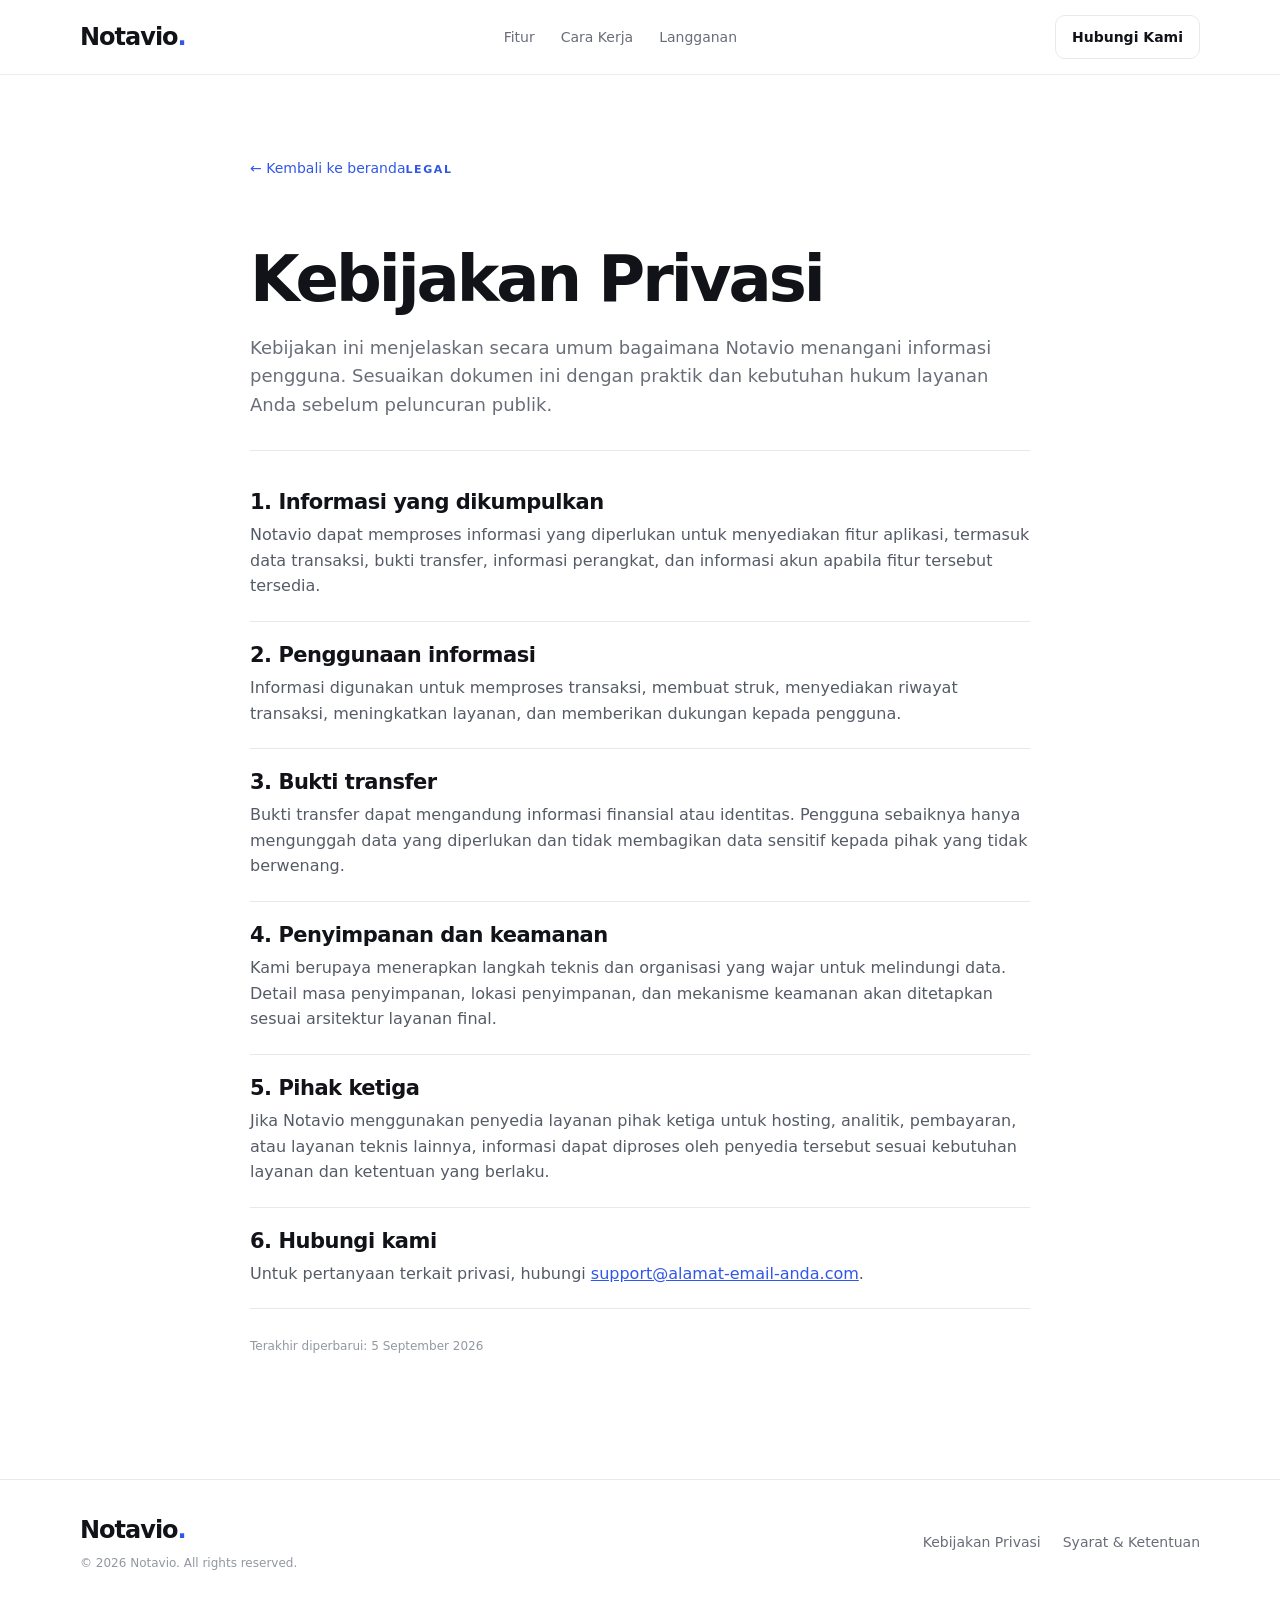
==== privacy.html @ e6f87d02 "Add files via upload" ====
<!DOCTYPE html>
<html lang="id">
<head>
  <meta charset="UTF-8"><meta name="viewport" content="width=device-width, initial-scale=1.0">
  <meta name="description" content="Kebijakan Privasi Notavio">
  <title>Kebijakan Privasi — Notavio</title><link rel="stylesheet" href="styles.css">
</head>
<body>
<header class="nav-wrap"><nav class="container nav"><a class="brand" href="index.html">Notavio<span>.</span></a><div class="nav-links"><a href="index.html#fitur">Fitur</a><a href="index.html#cara-kerja">Cara Kerja</a><a href="index.html#langganan">Langganan</a></div><a class="nav-cta" href="mailto:support@alamat-email-anda.com">Hubungi Kami</a></nav></header>
<main class="legal"><div class="container legal-inner"><a class="back" href="index.html">← Kembali ke beranda</a><span class="section-label">LEGAL</span><h1>Kebijakan Privasi</h1><p class="lead">Kebijakan ini menjelaskan secara umum bagaimana Notavio menangani informasi pengguna. Sesuaikan dokumen ini dengan praktik dan kebutuhan hukum layanan Anda sebelum peluncuran publik.</p>
<section><h2>1. Informasi yang dikumpulkan</h2><p>Notavio dapat memproses informasi yang diperlukan untuk menyediakan fitur aplikasi, termasuk data transaksi, bukti transfer, informasi perangkat, dan informasi akun apabila fitur tersebut tersedia.</p></section>
<section><h2>2. Penggunaan informasi</h2><p>Informasi digunakan untuk memproses transaksi, membuat struk, menyediakan riwayat transaksi, meningkatkan layanan, dan memberikan dukungan kepada pengguna.</p></section>
<section><h2>3. Bukti transfer</h2><p>Bukti transfer dapat mengandung informasi finansial atau identitas. Pengguna sebaiknya hanya mengunggah data yang diperlukan dan tidak membagikan data sensitif kepada pihak yang tidak berwenang.</p></section>
<section><h2>4. Penyimpanan dan keamanan</h2><p>Kami berupaya menerapkan langkah teknis dan organisasi yang wajar untuk melindungi data. Detail masa penyimpanan, lokasi penyimpanan, dan mekanisme keamanan akan ditetapkan sesuai arsitektur layanan final.</p></section>
<section><h2>5. Pihak ketiga</h2><p>Jika Notavio menggunakan penyedia layanan pihak ketiga untuk hosting, analitik, pembayaran, atau layanan teknis lainnya, informasi dapat diproses oleh penyedia tersebut sesuai kebutuhan layanan dan ketentuan yang berlaku.</p></section>
<section><h2>6. Hubungi kami</h2><p>Untuk pertanyaan terkait privasi, hubungi <a href="mailto:support@alamat-email-anda.com">support@alamat-email-anda.com</a>.</p></section>
<p class="updated">Terakhir diperbarui: 5 September 2026</p></div></main>
<footer><div class="container footer"><div><a class="brand" href="index.html">Notavio<span>.</span></a><p>© 2026 Notavio. All rights reserved.</p></div><div class="footer-links"><a href="privacy.html">Kebijakan Privasi</a><a href="terms.html">Syarat &amp; Ketentuan</a></div></div></footer>
</body></html>
---- styles.css ----
:root{--ink:#111318;--muted:#686d78;--line:#e7e8ec;--paper:#f7f7f5;--accent:#3157e8;--accent-dark:#2545c4;--green:#1b9a63}*{box-sizing:border-box}html{scroll-behavior:smooth}body{margin:0;font-family:Inter,ui-sans-serif,system-ui,-apple-system,BlinkMacSystemFont,"Segoe UI",sans-serif;color:var(--ink);background:#fff;line-height:1.6}.container{width:min(1120px,calc(100% - 40px));margin:auto}.nav-wrap{position:sticky;top:0;z-index:20;background:rgba(255,255,255,.88);backdrop-filter:blur(16px);border-bottom:1px solid rgba(231,232,236,.8)}.nav{height:74px;display:flex;align-items:center;justify-content:space-between;gap:28px}.brand{font-size:24px;font-weight:800;letter-spacing:-1px;text-decoration:none;color:var(--ink)}.brand span{color:var(--accent)}.nav-links{display:flex;gap:26px}.nav-links a,.footer-links a{color:var(--muted);text-decoration:none;font-size:14px}.nav-links a:hover,.footer-links a:hover{color:var(--ink)}.nav-cta{padding:10px 16px;border:1px solid var(--line);border-radius:10px;color:var(--ink);text-decoration:none;font-size:14px;font-weight:650}.hero{background:linear-gradient(180deg,#f7f8ff 0%,#fff 90%);padding:86px 0 100px;overflow:hidden}.hero-grid{display:grid;grid-template-columns:1.03fr .97fr;align-items:center;gap:70px}.eyebrow{display:inline-flex;align-items:center;gap:8px;padding:7px 11px;border:1px solid #dfe4f6;background:#fff;border-radius:999px;font-size:13px;font-weight:650;color:#4e5667}.status-dot{width:7px;height:7px;border-radius:50%;background:var(--green);box-shadow:0 0 0 4px #e2f5ec}.hero h1{font-size:clamp(48px,6vw,76px);line-height:1.02;letter-spacing:-4px;margin:22px 0 22px;max-width:680px}.hero h1 em{font-style:normal;color:var(--accent)}.hero-copy{font-size:19px;color:var(--muted);max-width:610px}.hero-actions{display:flex;gap:12px;margin:30px 0 15px}.button{display:inline-flex;align-items:center;justify-content:center;padding:13px 19px;border-radius:11px;text-decoration:none;font-weight:700;font-size:14px;transition:.2s ease}.button.primary{background:var(--accent);color:#fff}.button.primary:hover{background:var(--accent-dark);transform:translateY(-1px)}.button.secondary{border:1px solid var(--line);color:var(--ink);background:#fff}.button.light{background:#fff;color:var(--ink)}.microcopy{font-size:12px;color:#9297a1}.receipt-stage{min-height:500px;position:relative;display:grid;place-items:center}.phone{width:300px;padding:15px;border:8px solid #15171c;border-radius:34px;background:#f1f2f5;box-shadow:0 35px 70px rgba(20,27,50,.18);transform:rotate(3deg)}.phone-top{display:flex;justify-content:space-between;align-items:center;font-size:11px;padding:5px 5px 13px}.phone-top b{font-size:13px}.scan-card{padding:19px;background:#fff;border-radius:18px;margin-bottom:12px;display:grid;gap:3px}.scan-icon{font-size:27px;color:var(--accent)}.scan-card strong{font-size:14px}.scan-card small{font-size:11px;color:var(--muted)}.receipt{background:#fff;padding:22px 18px;text-align:center;box-shadow:0 10px 25px rgba(0,0,0,.05)}.receipt-title{font-size:17px;font-weight:900;letter-spacing:2px}.receipt small{font-size:9px;color:#888}.receipt hr{border:0;border-top:1px dashed #ccc;margin:13px 0}.receipt-row{display:flex;justify-content:space-between;font-size:10px;margin:7px 0}.receipt-row span{color:#777}.success{color:var(--green)}.barcode{height:38px;background:repeating-linear-gradient(90deg,#111 0 2px,#fff 2px 4px,#111 4px 5px,#fff 5px 8px);margin-top:13px}.float-tag{position:absolute;background:#fff;border:1px solid var(--line);box-shadow:0 12px 30px rgba(20,27,50,.1);padding:10px 13px;border-radius:12px;font-size:12px;font-weight:700}.tag-one{top:85px;right:15px}.tag-two{bottom:92px;left:15px}.feature-section{padding:110px 0}.section-heading{max-width:650px;margin-bottom:46px}.section-label{font-size:11px;letter-spacing:1.6px;font-weight:800;color:var(--accent)}h2{font-size:clamp(32px,4vw,50px);line-height:1.1;letter-spacing:-2px;margin:12px 0}.section-heading p,.muted{color:var(--muted)}.feature-grid{display:grid;grid-template-columns:repeat(3,1fr);gap:14px}.feature-card{padding:27px;border:1px solid var(--line);border-radius:18px;background:#fff;min-height:210px}.feature-card:nth-child(4){grid-column:1}.icon{width:40px;height:40px;border-radius:12px;background:#eef1ff;color:var(--accent);display:grid;place-items:center;font-weight:800;margin-bottom:25px}.feature-card h3{margin:0 0 7px;font-size:18px}.feature-card p{margin:0;color:var(--muted);font-size:14px}.workflow{background:var(--paper);padding:110px 0}.workflow-grid{display:grid;grid-template-columns:1fr 1fr;gap:100px;align-items:start}.steps{border-top:1px solid #ddd}.step{display:grid;grid-template-columns:55px 1fr;gap:20px;padding:23px 0;border-bottom:1px solid #ddd}.step>span{font-size:12px;font-weight:800;color:var(--accent)}.step h3{margin:0 0 2px;font-size:17px}.step p{margin:0;color:var(--muted);font-size:14px}.pricing{padding:80px 0}.pricing-card{border:1px solid var(--line);border-radius:22px;padding:42px;display:flex;align-items:center;justify-content:space-between;gap:35px;background:linear-gradient(120deg,#f7f8ff,#fff)}.pricing-card h2{font-size:34px}.pricing-card p{color:var(--muted);max-width:620px}.cta{background:var(--ink);color:#fff;padding:100px 0}.cta-inner{max-width:800px;text-align:center}.cta h2{font-size:clamp(40px,6vw,64px)}.cta p{color:#b5b8c0;max-width:620px;margin:0 auto 28px}.cta .section-label{color:#9caeff}footer{border-top:1px solid var(--line);background:#fff}.footer{min-height:125px;display:flex;align-items:center;justify-content:space-between;gap:30px}.footer p{font-size:12px;color:#9297a1;margin:4px 0 0}.footer-links{display:flex;gap:22px}.legal{padding:80px 0 110px}.legal-inner{max-width:780px}.back{display:inline-block;text-decoration:none;color:var(--muted);font-size:14px;margin-bottom:55px}.legal h1{font-size:clamp(44px,6vw,64px);letter-spacing:-3px;line-height:1.05;margin:12px 0 20px}.legal .lead{font-size:18px;color:var(--muted);padding-bottom:30px;border-bottom:1px solid var(--line)}.legal section{padding:22px 0;border-bottom:1px solid var(--line)}.legal h2{font-size:21px;letter-spacing:-.5px;margin:0 0 8px}.legal section p{color:#555b66;margin:0}.legal a{color:var(--accent)}.updated{color:#9297a1;font-size:12px;margin-top:28px}@media(max-width:850px){.nav-links{display:none}.hero{padding-top:60px}.hero-grid,.workflow-grid{grid-template-columns:1fr;gap:45px}.receipt-stage{min-height:450px}.feature-grid{grid-template-columns:1fr 1fr}.feature-card:nth-child(4){grid-column:auto}.pricing-card{display:block}.pricing-card .button{margin-top:10px}.footer{padding:25px 0;align-items:flex-start;flex-direction:column}.footer-links{flex-wrap:wrap}}@media(max-width:560px){.container{width:min(100% - 28px,1120px)}.nav{height:65px}.nav-cta{display:none}.hero h1{letter-spacing:-2.5px;font-size:49px}.hero-copy{font-size:17px}.hero-actions{flex-direction:column}.button{width:100%}.feature-grid{grid-template-columns:1fr}.feature-section,.workflow{padding:75px 0}.receipt-stage{min-height:410px}.phone{width:270px}.tag-one{right:-2px}.tag-two{left:-2px}.pricing{padding:55px 0}.pricing-card{padding:28px}.legal{padding:55px 0 80px}.back{margin-bottom:35px}}
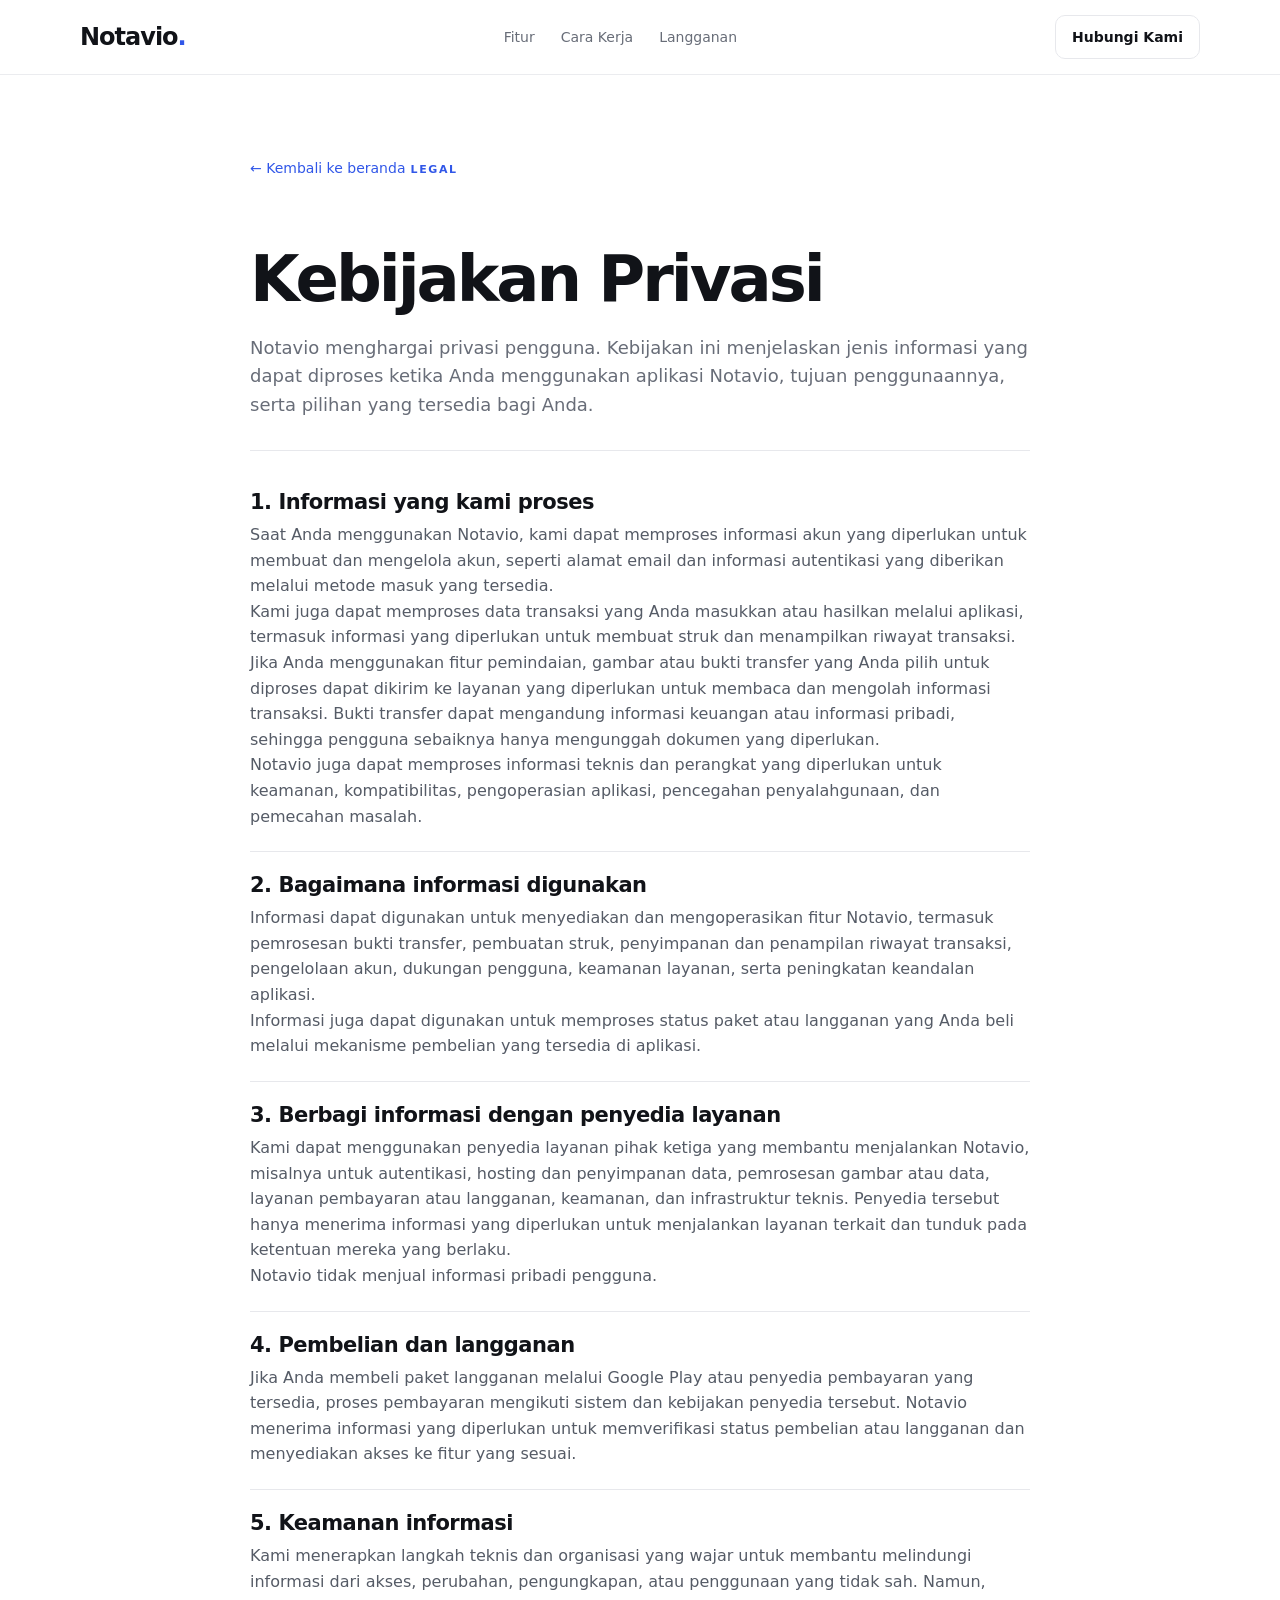
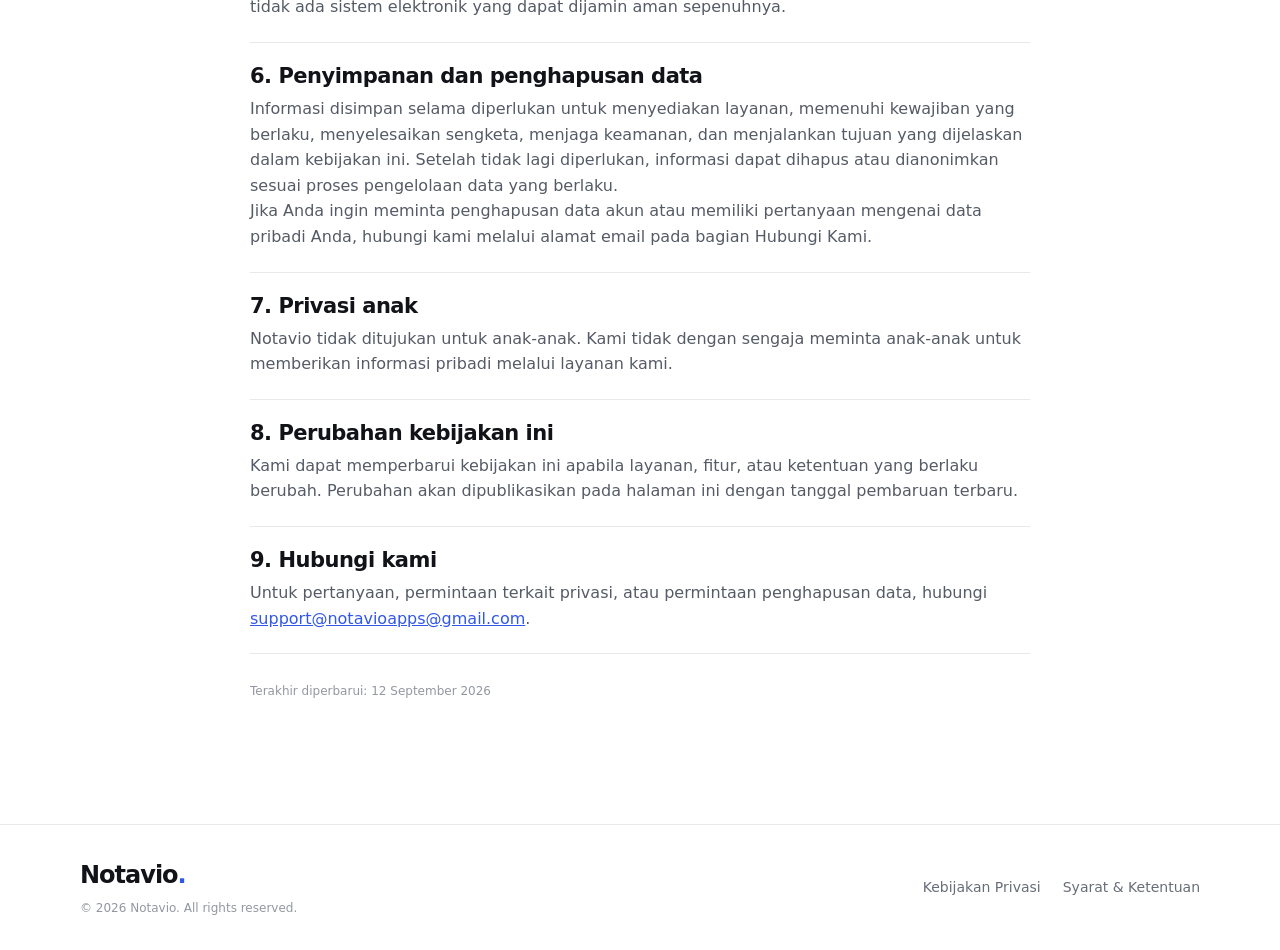
==== commit 196c3254: "Add files via upload" ====
--- a/privacy.html
+++ b/privacy.html
@@ -1,19 +1,68 @@
 <!DOCTYPE html>
 <html lang="id">
 <head>
-  <meta charset="UTF-8"><meta name="viewport" content="width=device-width, initial-scale=1.0">
+  <meta charset="UTF-8">
+  <meta name="viewport" content="width=device-width, initial-scale=1.0">
   <meta name="description" content="Kebijakan Privasi Notavio">
-  <title>Kebijakan Privasi — Notavio</title><link rel="stylesheet" href="styles.css">
+  <title>Kebijakan Privasi — Notavio</title>
+  <link rel="stylesheet" href="styles.css">
 </head>
 <body>
-<header class="nav-wrap"><nav class="container nav"><a class="brand" href="index.html">Notavio<span>.</span></a><div class="nav-links"><a href="index.html#fitur">Fitur</a><a href="index.html#cara-kerja">Cara Kerja</a><a href="index.html#langganan">Langganan</a></div><a class="nav-cta" href="mailto:support@alamat-email-anda.com">Hubungi Kami</a></nav></header>
-<main class="legal"><div class="container legal-inner"><a class="back" href="index.html">← Kembali ke beranda</a><span class="section-label">LEGAL</span><h1>Kebijakan Privasi</h1><p class="lead">Kebijakan ini menjelaskan secara umum bagaimana Notavio menangani informasi pengguna. Sesuaikan dokumen ini dengan praktik dan kebutuhan hukum layanan Anda sebelum peluncuran publik.</p>
-<section><h2>1. Informasi yang dikumpulkan</h2><p>Notavio dapat memproses informasi yang diperlukan untuk menyediakan fitur aplikasi, termasuk data transaksi, bukti transfer, informasi perangkat, dan informasi akun apabila fitur tersebut tersedia.</p></section>
-<section><h2>2. Penggunaan informasi</h2><p>Informasi digunakan untuk memproses transaksi, membuat struk, menyediakan riwayat transaksi, meningkatkan layanan, dan memberikan dukungan kepada pengguna.</p></section>
-<section><h2>3. Bukti transfer</h2><p>Bukti transfer dapat mengandung informasi finansial atau identitas. Pengguna sebaiknya hanya mengunggah data yang diperlukan dan tidak membagikan data sensitif kepada pihak yang tidak berwenang.</p></section>
-<section><h2>4. Penyimpanan dan keamanan</h2><p>Kami berupaya menerapkan langkah teknis dan organisasi yang wajar untuk melindungi data. Detail masa penyimpanan, lokasi penyimpanan, dan mekanisme keamanan akan ditetapkan sesuai arsitektur layanan final.</p></section>
-<section><h2>5. Pihak ketiga</h2><p>Jika Notavio menggunakan penyedia layanan pihak ketiga untuk hosting, analitik, pembayaran, atau layanan teknis lainnya, informasi dapat diproses oleh penyedia tersebut sesuai kebutuhan layanan dan ketentuan yang berlaku.</p></section>
-<section><h2>6. Hubungi kami</h2><p>Untuk pertanyaan terkait privasi, hubungi <a href="mailto:support@alamat-email-anda.com">support@alamat-email-anda.com</a>.</p></section>
-<p class="updated">Terakhir diperbarui: 5 September 2026</p></div></main>
+<header class="nav-wrap"><nav class="container nav">
+  <a class="brand" href="index.html">Notavio<span>.</span></a>
+  <div class="nav-links"><a href="index.html#fitur">Fitur</a><a href="index.html#cara-kerja">Cara Kerja</a><a href="index.html#langganan">Langganan</a></div>
+  <a class="nav-cta" href="mailto:support@notavioapps@gmail.com">Hubungi Kami</a>
+</nav></header>
+<main class="legal"><div class="container legal-inner">
+  <a class="back" href="index.html">← Kembali ke beranda</a>
+  <span class="section-label">LEGAL</span>
+  <h1>Kebijakan Privasi</h1>
+  <p class="lead">Notavio menghargai privasi pengguna. Kebijakan ini menjelaskan jenis informasi yang dapat diproses ketika Anda menggunakan aplikasi Notavio, tujuan penggunaannya, serta pilihan yang tersedia bagi Anda.</p>
+
+  <section><h2>1. Informasi yang kami proses</h2>
+    <p>Saat Anda menggunakan Notavio, kami dapat memproses informasi akun yang diperlukan untuk membuat dan mengelola akun, seperti alamat email dan informasi autentikasi yang diberikan melalui metode masuk yang tersedia.</p>
+    <p>Kami juga dapat memproses data transaksi yang Anda masukkan atau hasilkan melalui aplikasi, termasuk informasi yang diperlukan untuk membuat struk dan menampilkan riwayat transaksi.</p>
+    <p>Jika Anda menggunakan fitur pemindaian, gambar atau bukti transfer yang Anda pilih untuk diproses dapat dikirim ke layanan yang diperlukan untuk membaca dan mengolah informasi transaksi. Bukti transfer dapat mengandung informasi keuangan atau informasi pribadi, sehingga pengguna sebaiknya hanya mengunggah dokumen yang diperlukan.</p>
+    <p>Notavio juga dapat memproses informasi teknis dan perangkat yang diperlukan untuk keamanan, kompatibilitas, pengoperasian aplikasi, pencegahan penyalahgunaan, dan pemecahan masalah.</p>
+  </section>
+
+  <section><h2>2. Bagaimana informasi digunakan</h2>
+    <p>Informasi dapat digunakan untuk menyediakan dan mengoperasikan fitur Notavio, termasuk pemrosesan bukti transfer, pembuatan struk, penyimpanan dan penampilan riwayat transaksi, pengelolaan akun, dukungan pengguna, keamanan layanan, serta peningkatan keandalan aplikasi.</p>
+    <p>Informasi juga dapat digunakan untuk memproses status paket atau langganan yang Anda beli melalui mekanisme pembelian yang tersedia di aplikasi.</p>
+  </section>
+
+  <section><h2>3. Berbagi informasi dengan penyedia layanan</h2>
+    <p>Kami dapat menggunakan penyedia layanan pihak ketiga yang membantu menjalankan Notavio, misalnya untuk autentikasi, hosting dan penyimpanan data, pemrosesan gambar atau data, layanan pembayaran atau langganan, keamanan, dan infrastruktur teknis. Penyedia tersebut hanya menerima informasi yang diperlukan untuk menjalankan layanan terkait dan tunduk pada ketentuan mereka yang berlaku.</p>
+    <p>Notavio tidak menjual informasi pribadi pengguna.</p>
+  </section>
+
+  <section><h2>4. Pembelian dan langganan</h2>
+    <p>Jika Anda membeli paket langganan melalui Google Play atau penyedia pembayaran yang tersedia, proses pembayaran mengikuti sistem dan kebijakan penyedia tersebut. Notavio menerima informasi yang diperlukan untuk memverifikasi status pembelian atau langganan dan menyediakan akses ke fitur yang sesuai.</p>
+  </section>
+
+  <section><h2>5. Keamanan informasi</h2>
+    <p>Kami menerapkan langkah teknis dan organisasi yang wajar untuk membantu melindungi informasi dari akses, perubahan, pengungkapan, atau penggunaan yang tidak sah. Namun, tidak ada sistem elektronik yang dapat dijamin aman sepenuhnya.</p>
+  </section>
+
+  <section><h2>6. Penyimpanan dan penghapusan data</h2>
+    <p>Informasi disimpan selama diperlukan untuk menyediakan layanan, memenuhi kewajiban yang berlaku, menyelesaikan sengketa, menjaga keamanan, dan menjalankan tujuan yang dijelaskan dalam kebijakan ini. Setelah tidak lagi diperlukan, informasi dapat dihapus atau dianonimkan sesuai proses pengelolaan data yang berlaku.</p>
+    <p>Jika Anda ingin meminta penghapusan data akun atau memiliki pertanyaan mengenai data pribadi Anda, hubungi kami melalui alamat email pada bagian Hubungi Kami.</p>
+  </section>
+
+  <section><h2>7. Privasi anak</h2>
+    <p>Notavio tidak ditujukan untuk anak-anak. Kami tidak dengan sengaja meminta anak-anak untuk memberikan informasi pribadi melalui layanan kami.</p>
+  </section>
+
+  <section><h2>8. Perubahan kebijakan ini</h2>
+    <p>Kami dapat memperbarui kebijakan ini apabila layanan, fitur, atau ketentuan yang berlaku berubah. Perubahan akan dipublikasikan pada halaman ini dengan tanggal pembaruan terbaru.</p>
+  </section>
+
+  <section><h2>9. Hubungi kami</h2>
+    <p>Untuk pertanyaan, permintaan terkait privasi, atau permintaan penghapusan data, hubungi <a href="mailto:support@notavioapps@gmail.com">support@notavioapps@gmail.com</a>.</p>
+  </section>
+
+  <p class="updated">Terakhir diperbarui: 12 September 2026</p>
+</div></main>
 <footer><div class="container footer"><div><a class="brand" href="index.html">Notavio<span>.</span></a><p>© 2026 Notavio. All rights reserved.</p></div><div class="footer-links"><a href="privacy.html">Kebijakan Privasi</a><a href="terms.html">Syarat &amp; Ketentuan</a></div></div></footer>
-</body></html>
+</body>
+</html>
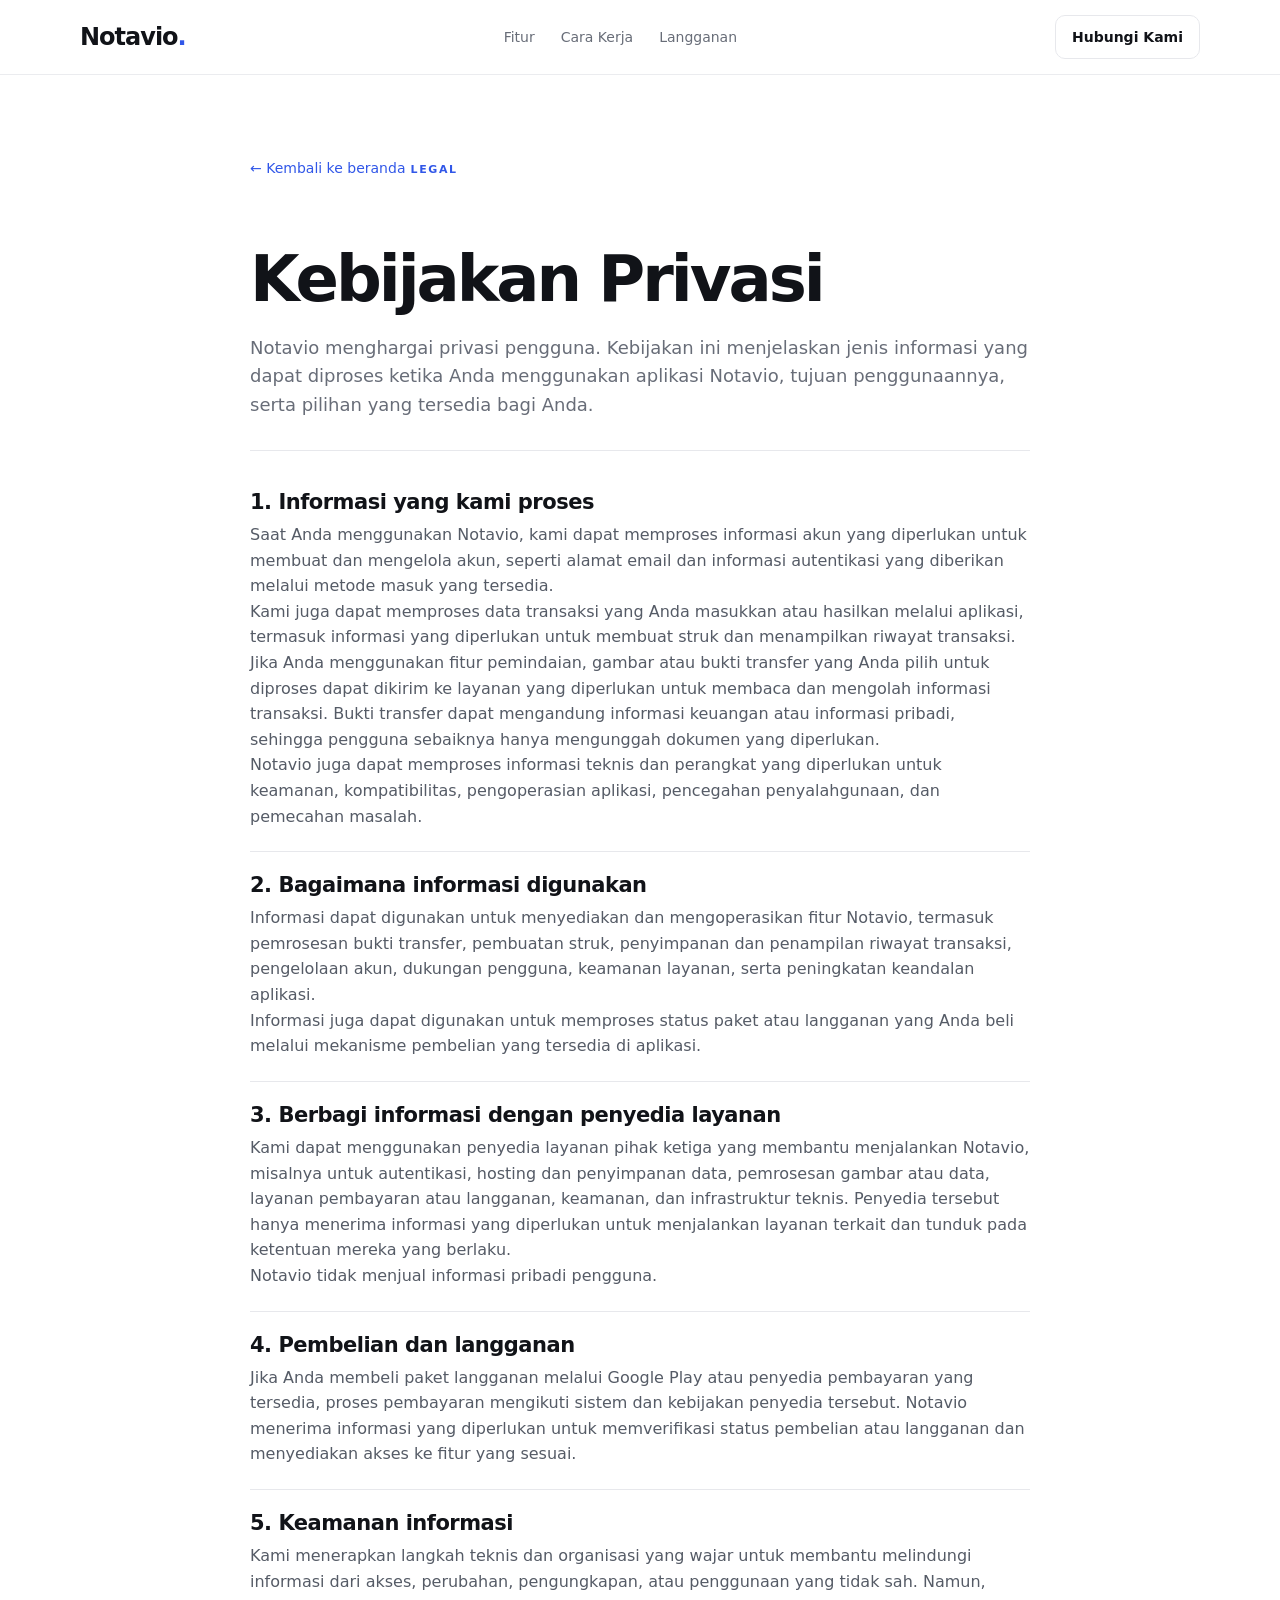
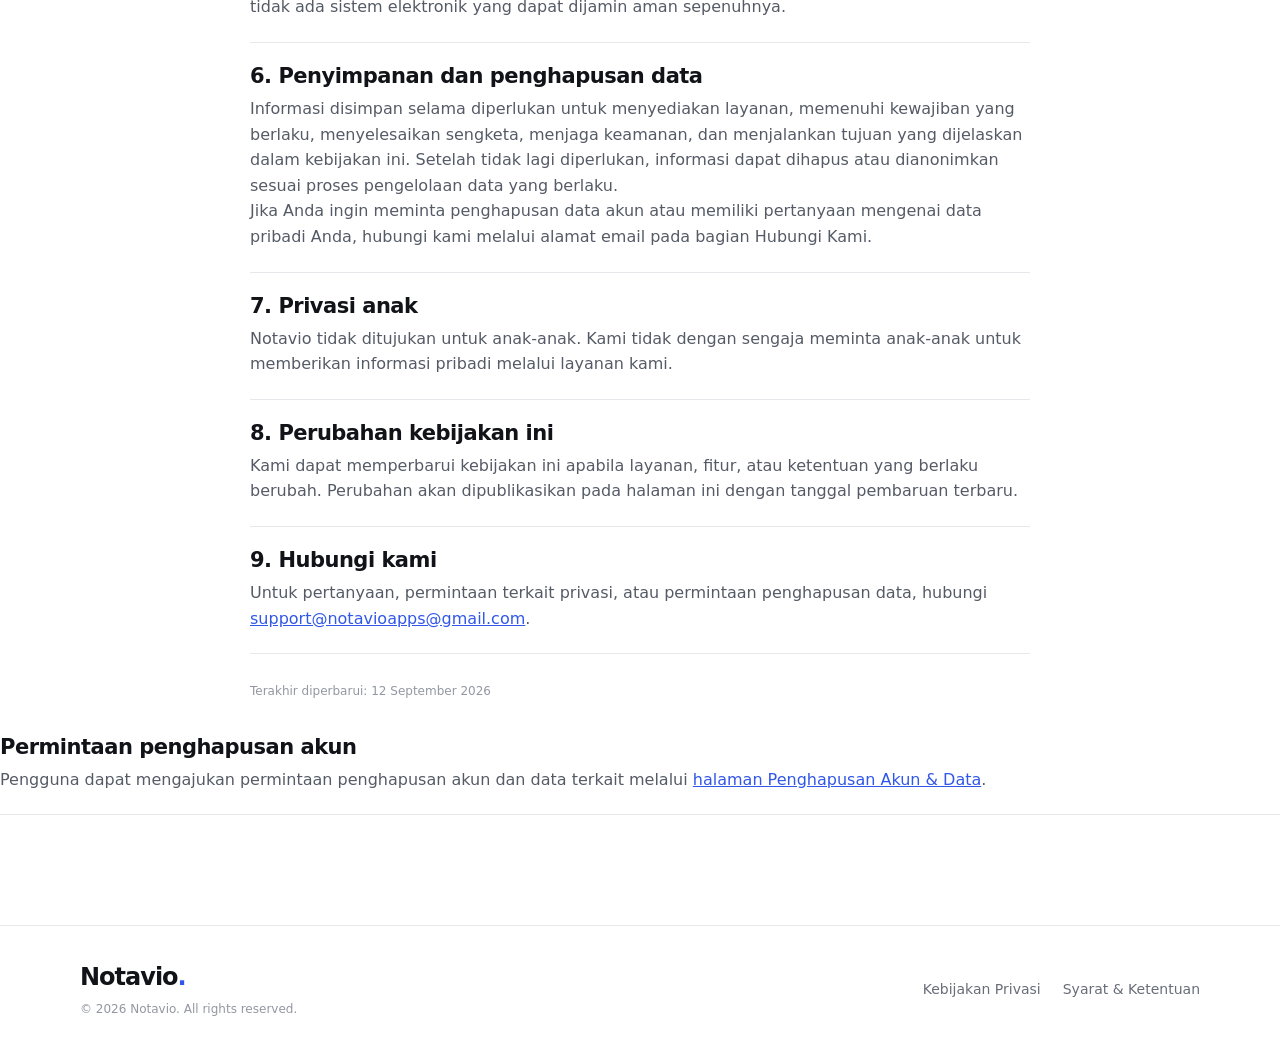
==== commit 952dfec5: "Add files via upload" ====
--- a/privacy.html
+++ b/privacy.html
@@ -62,7 +62,8 @@
   </section>
 
   <p class="updated">Terakhir diperbarui: 12 September 2026</p>
-</div></main>
+</div><section><h2>Permintaan penghapusan akun</h2><p>Pengguna dapat mengajukan permintaan penghapusan akun dan data terkait melalui <a href="account-deletion.html">halaman Penghapusan Akun &amp; Data</a>.</p></section>
+</main>
 <footer><div class="container footer"><div><a class="brand" href="index.html">Notavio<span>.</span></a><p>© 2026 Notavio. All rights reserved.</p></div><div class="footer-links"><a href="privacy.html">Kebijakan Privasi</a><a href="terms.html">Syarat &amp; Ketentuan</a></div></div></footer>
 </body>
 </html>
